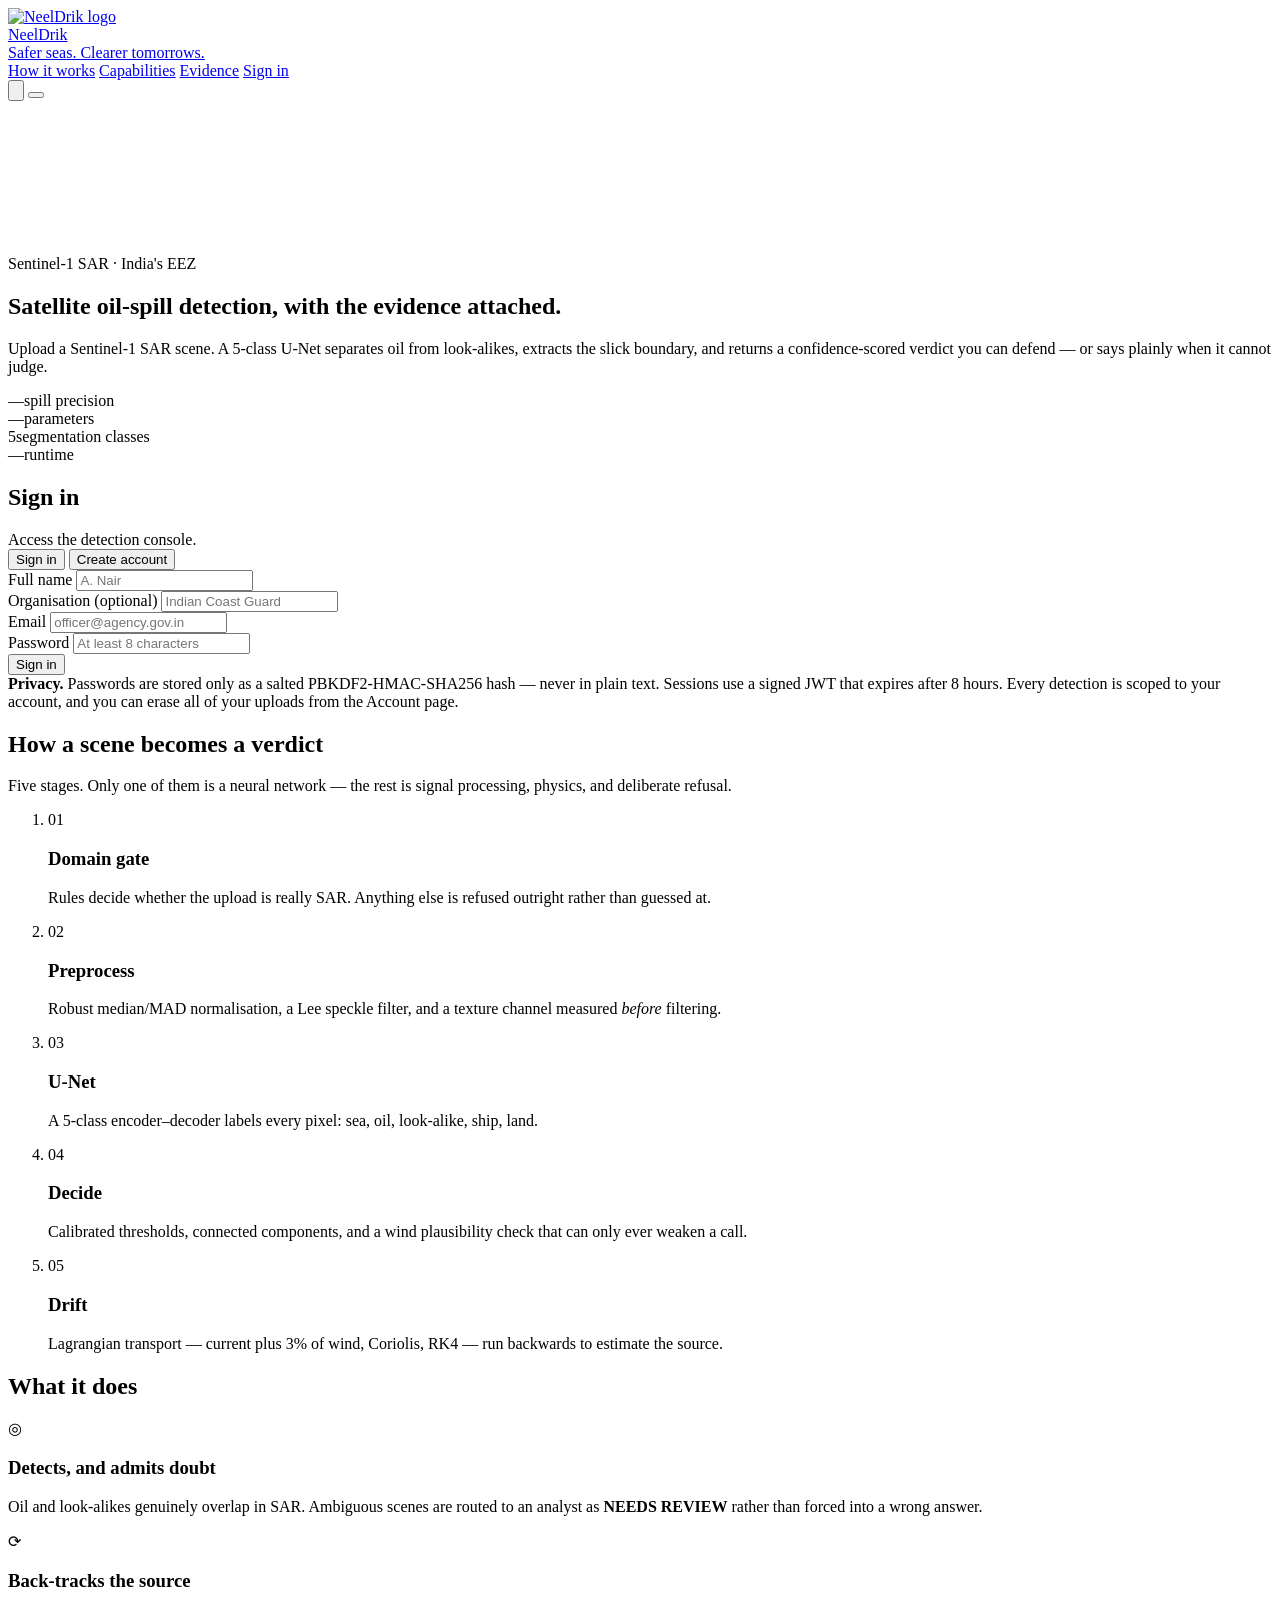
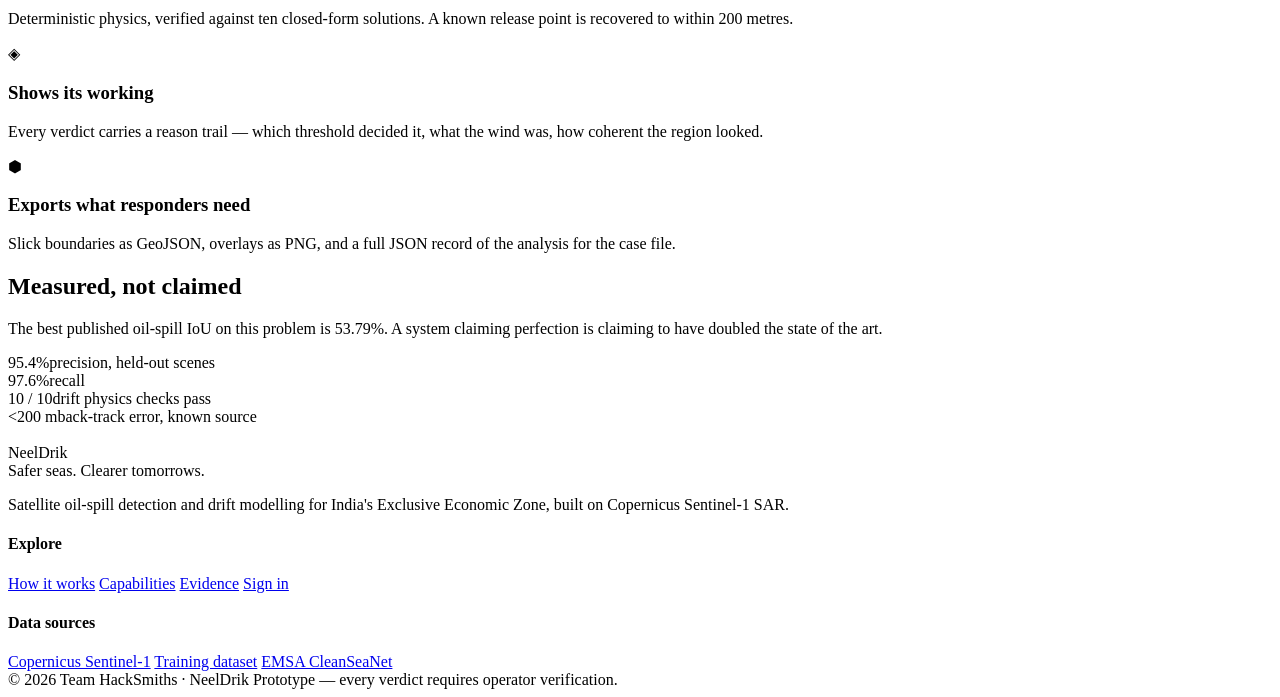
==== frontend/index.html @ ca87272d "NEELDRIK — AI satellite oil-spill detection (SIH26143, Team HackSmiths) 5-class U-Net (94,429 params" ====
<!doctype html>
<html lang="en" data-theme="light">
<head>
<meta charset="utf-8">
<script>
/* Applied before first paint so the theme never flashes. */
(function(){try{
  var t=localStorage.getItem('nd-theme');
  document.documentElement.setAttribute('data-theme', t==='dark'?'dark':'light');
}catch(e){document.documentElement.setAttribute('data-theme','light');}})();
</script>

<meta name="viewport" content="width=device-width,initial-scale=1,viewport-fit=cover">
<meta name="theme-color" content="#EAF1F8" media="(prefers-color-scheme: light)">
<meta name="theme-color" content="#050B18" media="(prefers-color-scheme: dark)">
<title>NeelDrik — satellite oil-spill detection</title>
<link rel="icon" href="/static/img/favicon.png" type="image/png">
<link rel="preconnect" href="https://fonts.googleapis.com">
<link rel="preconnect" href="https://fonts.gstatic.com" crossorigin>
<link href="https://fonts.googleapis.com/css2?family=Plus+Jakarta+Sans:wght@400;500;600;700;800&family=JetBrains+Mono:wght@400;500&display=swap" rel="stylesheet">
<link rel="stylesheet" href="/static/css/app.css?v=202609201907">
</head>
<body class="landing">

<header class="sitenav" id="sitenav">
  <a class="brand" href="#top">
    <img class="brand-mark" src="/static/img/neeldrik-mark.png" alt="NeelDrik logo">
    <div>
      <div class="brand-name">NeelDrik</div>
      <div class="brand-sub">Safer seas. Clearer tomorrows.</div>
    </div>
  </a>

  <nav class="sitelinks" id="sitelinks" aria-label="Primary">
    <a href="#how">How it works</a>
    <a href="#capabilities">Capabilities</a>
    <a href="#evidence">Evidence</a>
    <a class="btn sm" href="#signin">Sign in</a>
  </nav>

  <button class="themetoggle" id="themetoggle" aria-label="Switch theme" title="Switch theme"><svg class="i-sun" viewBox="0 0 24 24" fill="none" stroke="currentColor" stroke-width="2" stroke-linecap="round"><circle cx="12" cy="12" r="4"/><path d="M12 2v2M12 20v2M2 12h2M20 12h2M4.9 4.9l1.4 1.4M17.7 17.7l1.4 1.4M19.1 4.9l-1.4 1.4M6.3 17.7l-1.4 1.4"/></svg><svg class="i-moon" viewBox="0 0 24 24" fill="none" stroke="currentColor" stroke-width="2" stroke-linecap="round" stroke-linejoin="round"><path d="M21 12.8A9 9 0 1 1 11.2 3a7 7 0 0 0 9.8 9.8z"/></svg></button>

  <button class="burger" id="navburger" aria-label="Open menu" aria-expanded="false">
    <span></span><span></span><span></span>
  </button>
</header>

<div class="auth-wrap" id="top">

  <section class="auth-art">
    <canvas id="waves"></canvas>

    <div class="auth-lede">
      <span class="eyebrow"><i></i>Sentinel-1 SAR · India's EEZ</span>
      <h1>Satellite oil-spill detection, with the evidence attached.</h1>
      <p>Upload a Sentinel-1 SAR scene. A 5-class U-Net separates oil from
         look-alikes, extracts the slick boundary, and returns a
         confidence-scored verdict you can defend — or says plainly when it
         cannot judge.</p>
    </div>

    <div class="auth-facts">
      <div><span class="n" id="f-acc">—</span><span class="l">spill precision</span></div>
      <div><span class="n" id="f-par">—</span><span class="l">parameters</span></div>
      <div><span class="n">5</span><span class="l">segmentation classes</span></div>
      <div><span class="n" id="f-rt">—</span><span class="l">runtime</span></div>
    </div>
  </section>

  <section class="auth-panel" id="signin">
    <div class="auth-card">
      <h2 id="ttl">Sign in</h2>
      <div class="sub" id="sub">Access the detection console.</div>

      <div class="tabs">
        <button id="tab-in" class="on" type="button">Sign in</button>
        <button id="tab-up" type="button">Create account</button>
      </div>

      <div class="msg" id="msg"></div>

      <form id="form" autocomplete="on">
        <div class="field only-up hidden">
          <label for="name">Full name</label>
          <input id="name" name="name" type="text" autocomplete="name" placeholder="A. Nair">
        </div>
        <div class="field only-up hidden">
          <label for="org">Organisation <span class="dimmer">(optional)</span></label>
          <input id="org" name="org" type="text" autocomplete="organization"
                 placeholder="Indian Coast Guard">
        </div>
        <div class="field">
          <label for="email">Email</label>
          <input id="email" name="email" type="email" autocomplete="email"
                 placeholder="officer@agency.gov.in" required>
        </div>
        <div class="field">
          <label for="password">Password</label>
          <input id="password" name="password" type="password"
                 autocomplete="current-password" placeholder="At least 8 characters" required>
        </div>
        <button class="btn" id="go" type="submit">Sign in</button>
      </form>

      <div class="privacy-note">
        <strong>Privacy.</strong> Passwords are stored only as a salted
        PBKDF2-HMAC-SHA256 hash — never in plain text. Sessions use a signed
        JWT that expires after 8 hours. Every detection is scoped to your
        account, and you can erase all of your uploads from the Account page.
      </div>
    </div>
  </section>

</div>

<section class="strip" id="how">
  <h2 class="strip-title">How a scene becomes a verdict</h2>
  <p class="strip-lede">Five stages. Only one of them is a neural network —
     the rest is signal processing, physics, and deliberate refusal.</p>

  <ol class="flow">
    <li><span class="step">01</span><h3>Domain gate</h3>
      <p>Rules decide whether the upload is really SAR. Anything else is
         refused outright rather than guessed at.</p></li>
    <li><span class="step">02</span><h3>Preprocess</h3>
      <p>Robust median/MAD normalisation, a Lee speckle filter, and a texture
         channel measured <i>before</i> filtering.</p></li>
    <li><span class="step">03</span><h3>U-Net</h3>
      <p>A 5-class encoder–decoder labels every pixel: sea, oil, look-alike,
         ship, land.</p></li>
    <li><span class="step">04</span><h3>Decide</h3>
      <p>Calibrated thresholds, connected components, and a wind plausibility
         check that can only ever weaken a call.</p></li>
    <li><span class="step">05</span><h3>Drift</h3>
      <p>Lagrangian transport — current plus 3% of wind, Coriolis, RK4 — run
         backwards to estimate the source.</p></li>
  </ol>
</section>

<section class="strip alt" id="capabilities">
  <h2 class="strip-title">What it does</h2>
  <div class="cap-grid">
    <article class="cap">
      <div class="cap-ico" style="--c:var(--aurora-1)">◎</div>
      <h3>Detects, and admits doubt</h3>
      <p>Oil and look-alikes genuinely overlap in SAR. Ambiguous scenes are
         routed to an analyst as <b>NEEDS REVIEW</b> rather than forced into a
         wrong answer.</p>
    </article>
    <article class="cap">
      <div class="cap-ico" style="--c:var(--aurora-2)">⟳</div>
      <h3>Back-tracks the source</h3>
      <p>Deterministic physics, verified against ten closed-form solutions.
         A known release point is recovered to within 200 metres.</p>
    </article>
    <article class="cap">
      <div class="cap-ico" style="--c:var(--aurora-4)">◈</div>
      <h3>Shows its working</h3>
      <p>Every verdict carries a reason trail — which threshold decided it,
         what the wind was, how coherent the region looked.</p>
    </article>
    <article class="cap">
      <div class="cap-ico" style="--c:var(--aurora-3)">⬢</div>
      <h3>Exports what responders need</h3>
      <p>Slick boundaries as GeoJSON, overlays as PNG, and a full JSON record
         of the analysis for the case file.</p>
    </article>
  </div>
</section>

<section class="strip" id="evidence">
  <h2 class="strip-title">Measured, not claimed</h2>
  <p class="strip-lede">The best published oil-spill IoU on this problem is
     53.79%. A system claiming perfection is claiming to have doubled the
     state of the art.</p>
  <div class="ev-grid">
    <div class="ev"><span class="n" id="e-prec">95.4%</span><span class="l">precision, held-out scenes</span></div>
    <div class="ev"><span class="n" id="e-rec">97.6%</span><span class="l">recall</span></div>
    <div class="ev"><span class="n">10 / 10</span><span class="l">drift physics checks pass</span></div>
    <div class="ev"><span class="n">&lt;200 m</span><span class="l">back-track error, known source</span></div>
  </div>
</section>

<footer class="appfoot sitefoot">
  <div class="foot-grid">
    <div class="foot-brand">
      <div class="brand brand-sm">
        <img class="brand-mark" src="/static/img/neeldrik-mark.png" alt="">
        <div>
          <div class="brand-name">NeelDrik</div>
          <div class="brand-sub">Safer seas. Clearer tomorrows.</div>
        </div>
      </div>
      <p class="foot-note">
        Satellite oil-spill detection and drift modelling for India's
        Exclusive Economic Zone, built on Copernicus Sentinel-1 SAR.
      </p>
    </div>
    <div>
      <h4>Explore</h4>
      <a href="#how">How it works</a>
      <a href="#capabilities">Capabilities</a>
      <a href="#evidence">Evidence</a>
      <a href="#signin">Sign in</a>
    </div>
    <div>
      <h4>Data sources</h4>
      <a href="https://dataspace.copernicus.eu/" target="_blank" rel="noopener">Copernicus Sentinel-1</a>
      <a href="https://zenodo.org/records/13761290" target="_blank" rel="noopener">Training dataset</a>
      <a href="https://www.emsa.europa.eu/csn-menu.html" target="_blank" rel="noopener">EMSA CleanSeaNet</a>
    </div>
  </div>
  <div class="foot-bar">
    <span>© 2026 Team HackSmiths · NeelDrik</span>
    <span class="dimmer">Prototype — every verdict requires operator verification.</span>
  </div>
</footer>

<script src="/static/js/api.js?v=202609201907"></script>
<script src="/static/js/auth.js?v=202609201907"></script>
<script>
(function () {
  var nav = document.getElementById('sitenav'),
      links = document.getElementById('sitelinks'),
      burger = document.getElementById('navburger');

  burger.addEventListener('click', function () {
    var on = links.classList.toggle('open');
    burger.classList.toggle('x', on);
    burger.setAttribute('aria-expanded', on ? 'true' : 'false');
  });
  links.addEventListener('click', function (e) {
    if (e.target.tagName === 'A') {
      links.classList.remove('open');
      burger.classList.remove('x');
      burger.setAttribute('aria-expanded', 'false');
    }
  });
  addEventListener('scroll', function () {
    nav.classList.toggle('stuck', scrollY > 12);
  }, { passive: true });

  if ('IntersectionObserver' in window) {
    var io = new IntersectionObserver(function (es) {
      es.forEach(function (en) {
        if (en.isIntersecting) { en.target.classList.add('in'); io.unobserve(en.target); }
      });
    }, { threshold: .15 });
    var els = document.querySelectorAll('.flow li, .cap, .ev, .strip-title, .strip-lede');
    els.forEach(function (el) { el.classList.add('reveal'); io.observe(el); });
    /* Fail-safe: nothing may stay invisible because an observer never fired
       (print, screenshot, reduced motion, an old engine). */
    setTimeout(function () {
      els.forEach(function (el) { el.classList.add('in'); });
    }, 2500);
  }
})();
</script>
<script>
(function(){
  var b=document.getElementById('themetoggle');
  if(!b) return;
  b.addEventListener('click',function(){
    var next=document.documentElement.getAttribute('data-theme')==='dark'?'light':'dark';
    document.documentElement.setAttribute('data-theme',next);
    try{localStorage.setItem('nd-theme',next);}catch(e){}
  });
})();
</script>
</body>
</html>
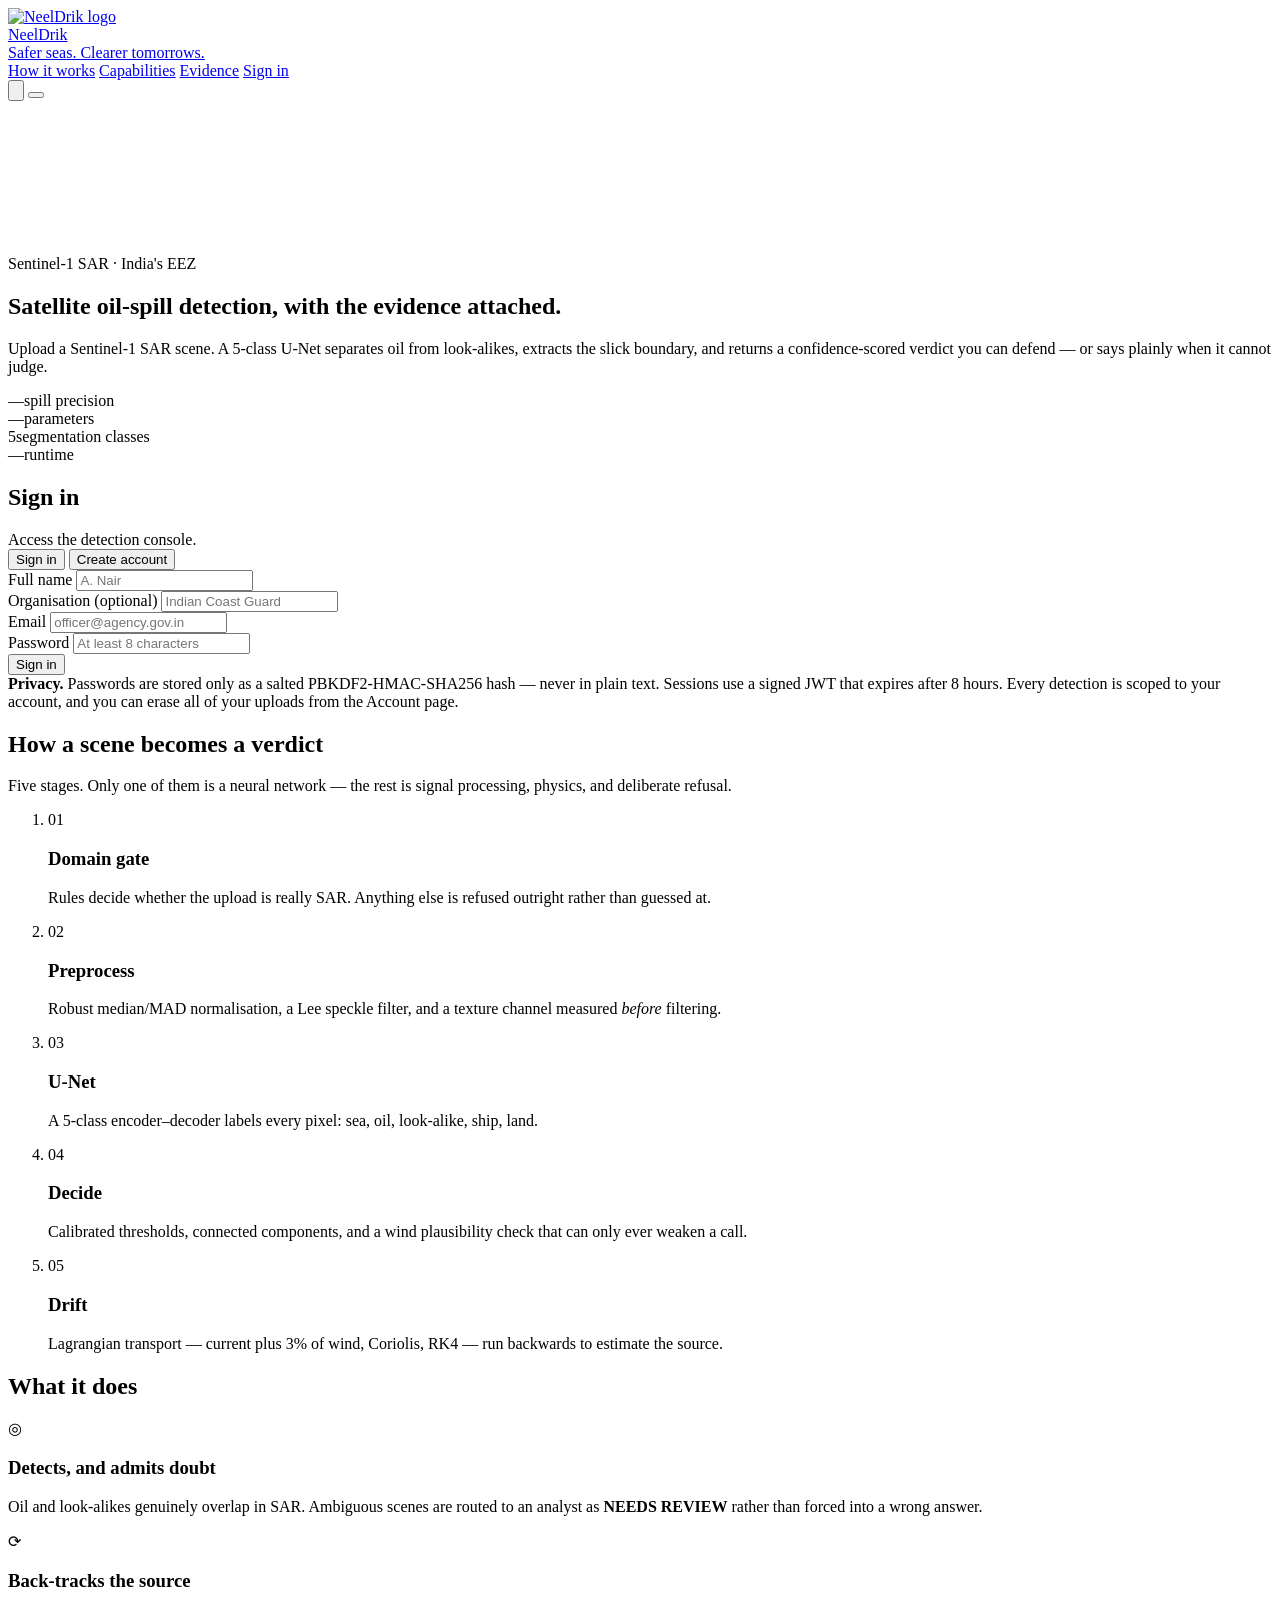
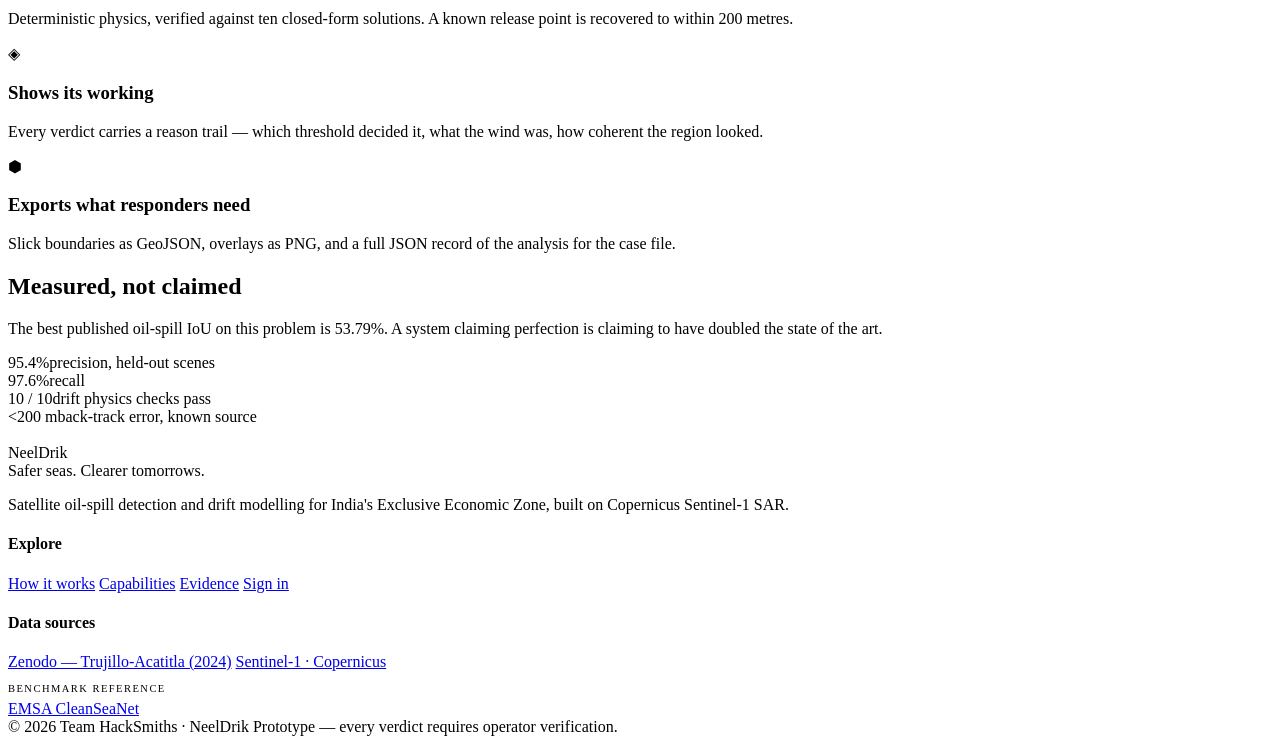
==== commit c6e19e72: "Fix look-alike over-calling, flat 99.9% confidence and the detection-open race - decide.py: LOOKALIK" ====
--- a/frontend/index.html
+++ b/frontend/index.html
@@ -18,7 +18,7 @@
 <link rel="preconnect" href="https://fonts.googleapis.com">
 <link rel="preconnect" href="https://fonts.gstatic.com" crossorigin>
 <link href="https://fonts.googleapis.com/css2?family=Plus+Jakarta+Sans:wght@400;500;600;700;800&family=JetBrains+Mono:wght@400;500&display=swap" rel="stylesheet">
-<link rel="stylesheet" href="/static/css/app.css?v=202609201907">
+<link rel="stylesheet" href="/static/css/app.css?v=202609210912">
 </head>
 <body class="landing">
 
@@ -204,10 +204,11 @@
       <a href="#signin">Sign in</a>
     </div>
     <div>
-      <h4>Data sources</h4>
-      <a href="https://dataspace.copernicus.eu/" target="_blank" rel="noopener">Copernicus Sentinel-1</a>
-      <a href="https://zenodo.org/records/13761290" target="_blank" rel="noopener">Training dataset</a>
-      <a href="https://www.emsa.europa.eu/csn-menu.html" target="_blank" rel="noopener">EMSA CleanSeaNet</a>
+    <h4>Data sources</h4>
+    <a href="https://zenodo.org/records/13761290" target="_blank" rel="noopener">Zenodo — Trujillo-Acatitla (2024)</a>
+    <a href="https://dataspace.copernicus.eu/" target="_blank" rel="noopener">Sentinel-1 · Copernicus</a>
+    <span class="dimmer" style="display:block;margin:12px 0 6px;font-size:10.5px;letter-spacing:.14em;text-transform:uppercase">Benchmark reference</span>
+    <a href="https://www.emsa.europa.eu/csn-menu.html" target="_blank" rel="noopener">EMSA CleanSeaNet</a>
     </div>
   </div>
   <div class="foot-bar">
@@ -216,8 +217,8 @@
   </div>
 </footer>
 
-<script src="/static/js/api.js?v=202609201907"></script>
-<script src="/static/js/auth.js?v=202609201907"></script>
+<script src="/static/js/api.js?v=202609210912"></script>
+<script src="/static/js/auth.js?v=202609210912"></script>
 <script>
 (function () {
   var nav = document.getElementById('sitenav'),
